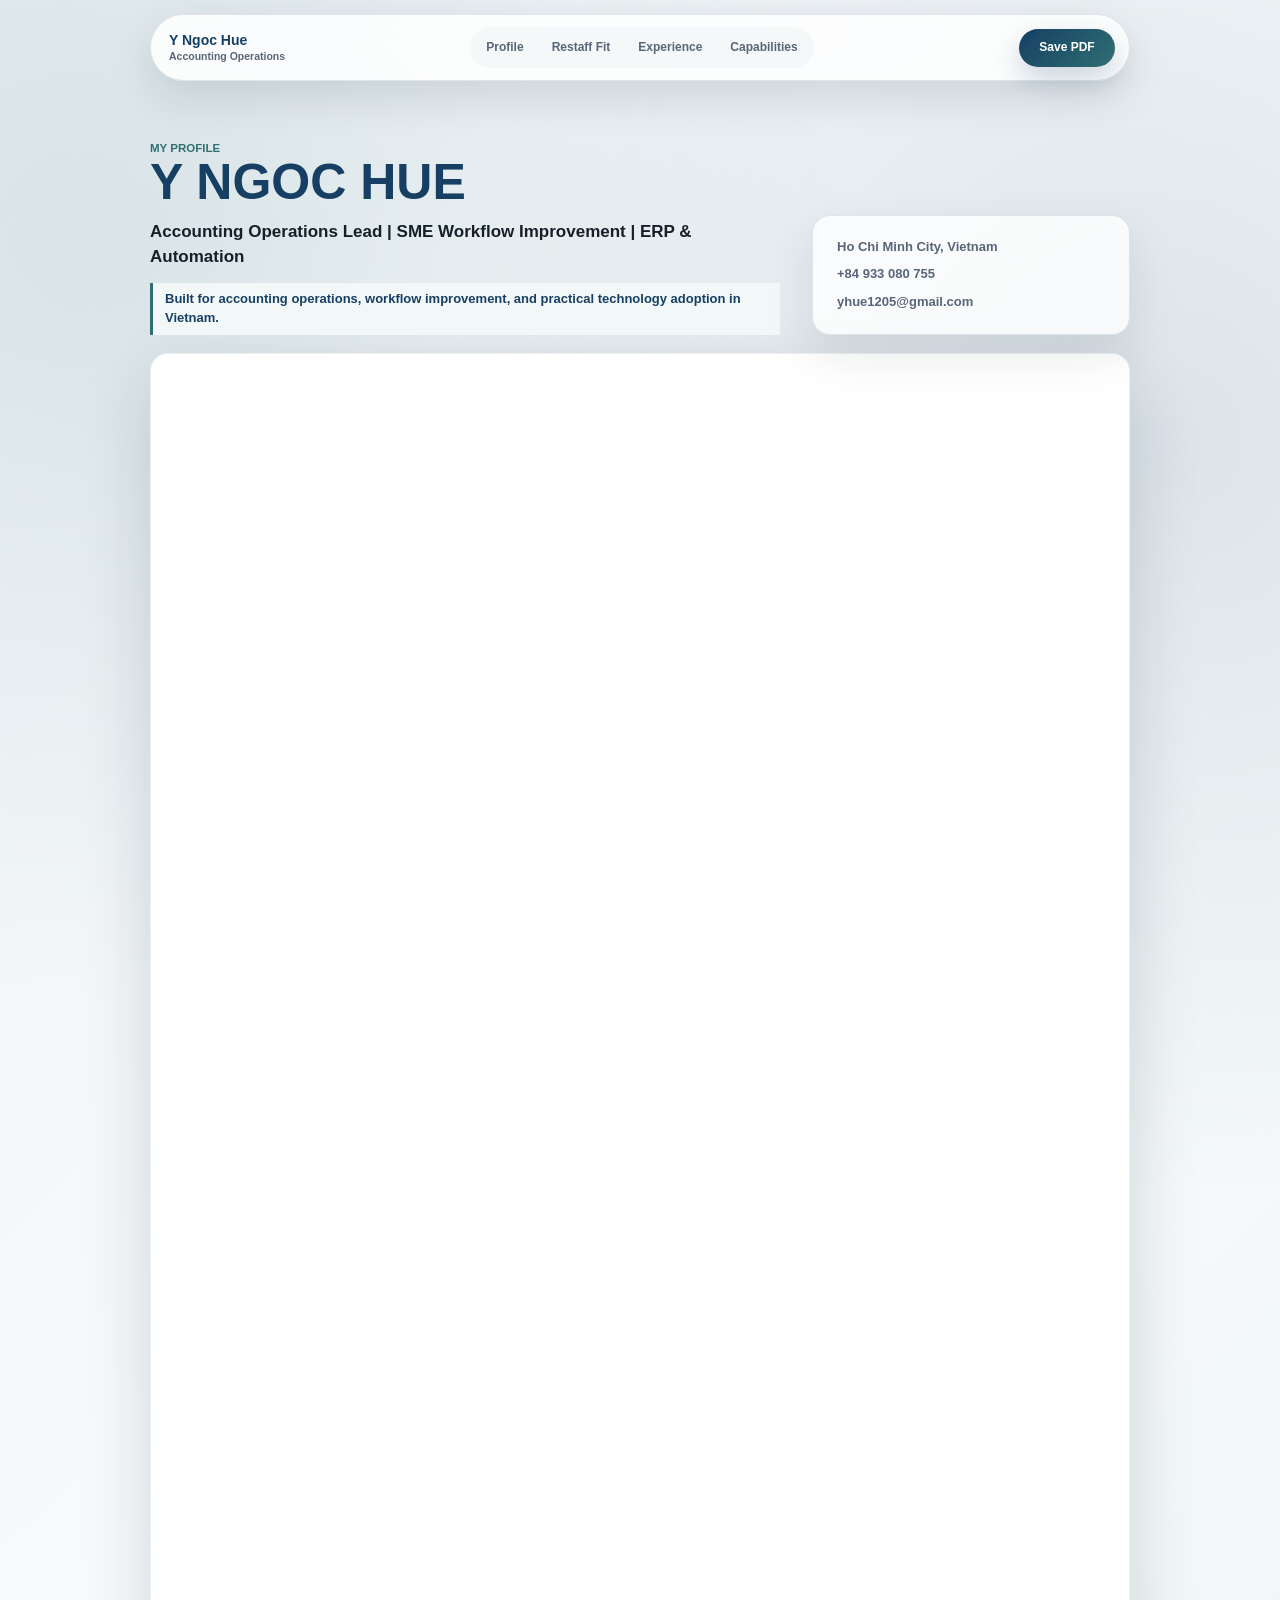
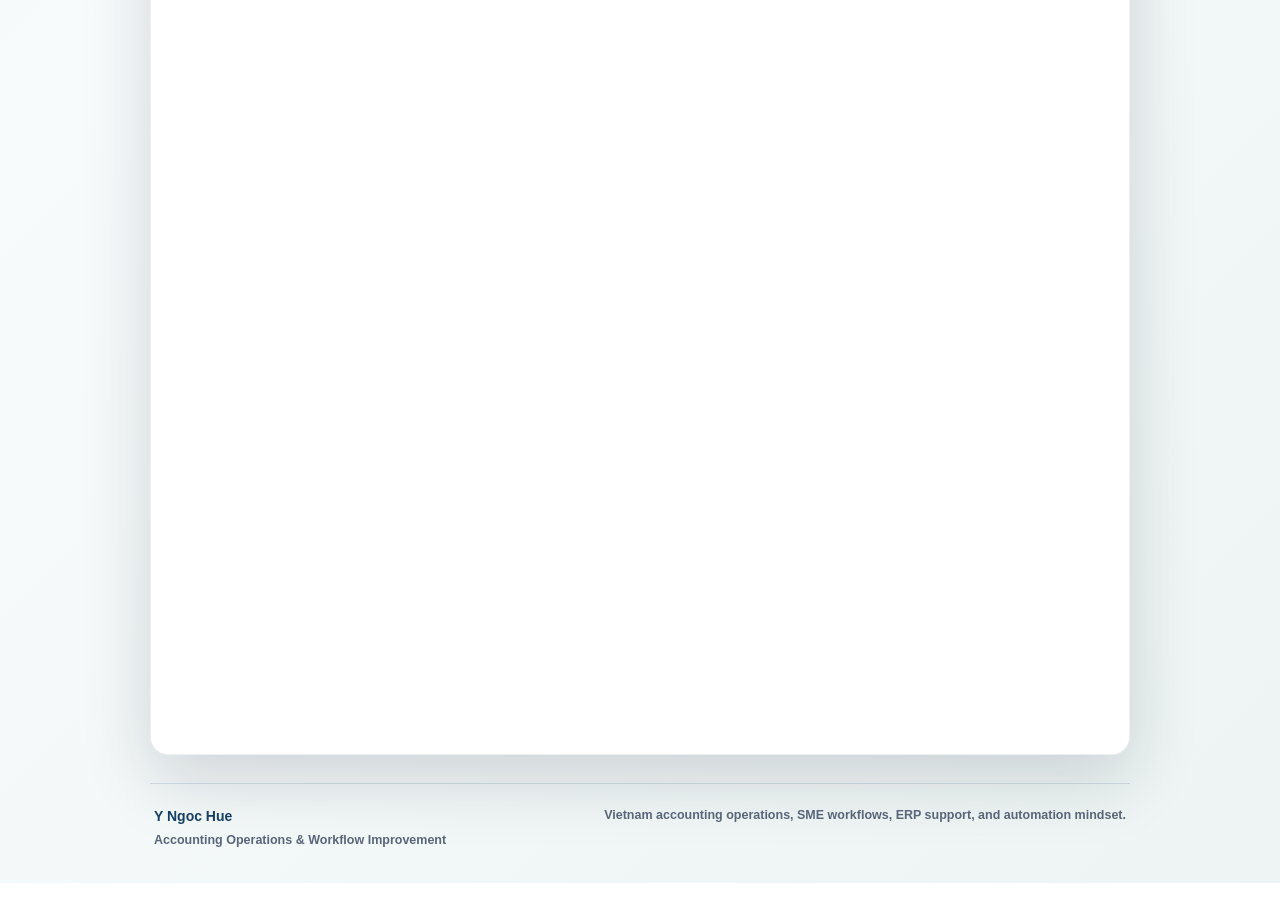
==== index.html @ e83a7e15 "Add files via upload" ====
<!DOCTYPE html>
<html lang="en">
<head>
  <meta charset="UTF-8" />
  <meta name="viewport" content="width=device-width, initial-scale=1.0" />
  <meta http-equiv="refresh" content="0; url=Y_NGOC_HUE_CV_Restaff.html" />
  <title>Y Ngoc Hue - CV</title>
  <link rel="canonical" href="Y_NGOC_HUE_CV_Restaff.html" />
  <style>
    body {
      display: grid;
      min-height: 100vh;
      margin: 0;
      place-items: center;
      background: #eef2f6;
      color: #163f63;
      font-family: Arial, Helvetica, sans-serif;
    }

    a {
      color: #163f63;
      font-weight: 700;
    }
  </style>
</head>
<body>
  <p>Opening CV... <a href="Y_NGOC_HUE_CV_Restaff.html">Click here if it does not open automatically.</a></p>
</body>
</html>
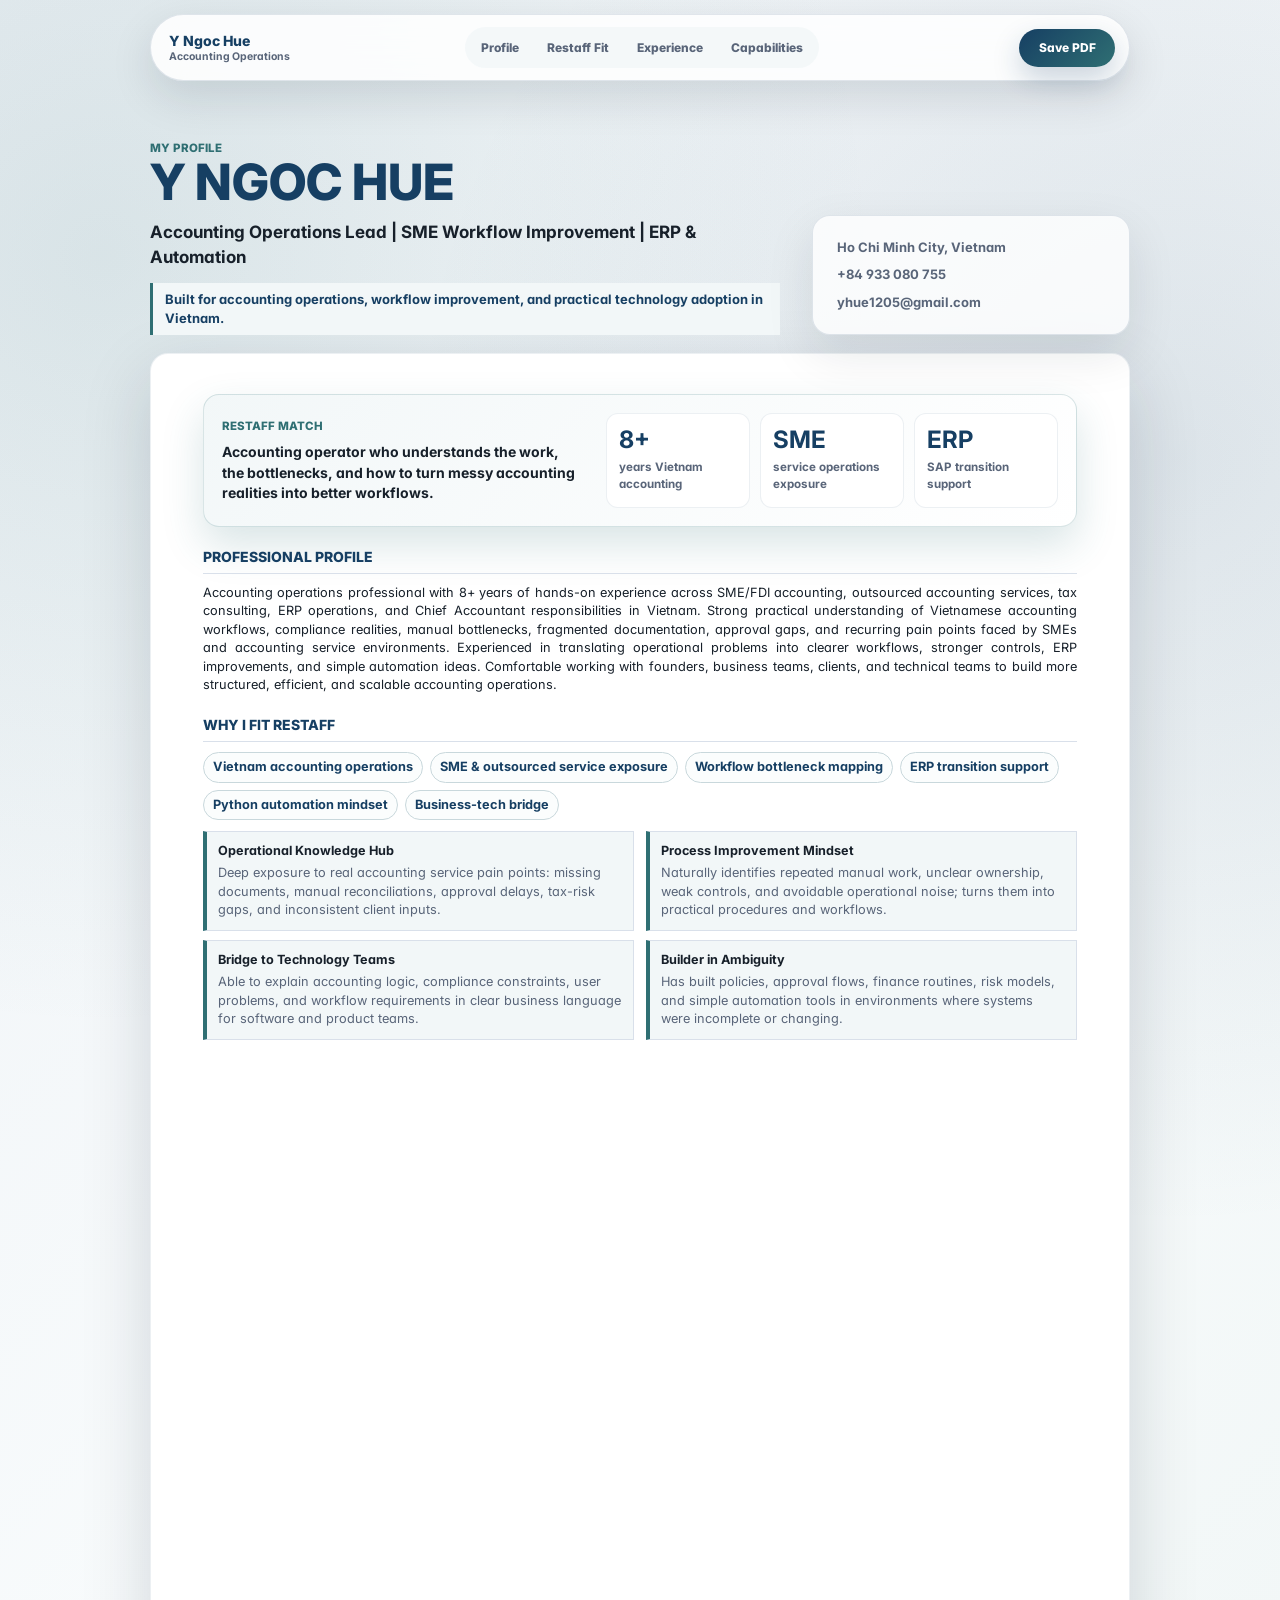
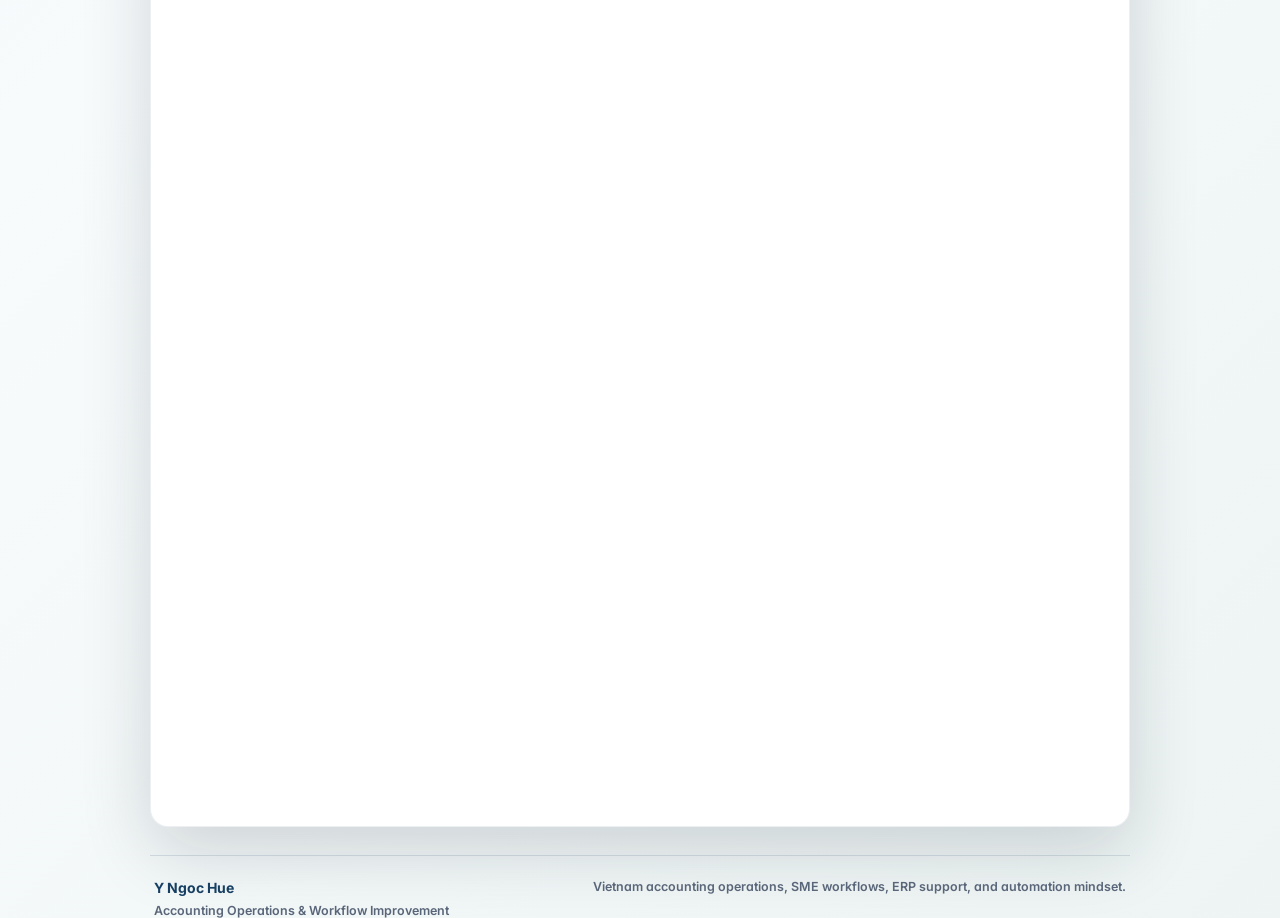
==== commit 32687d46: "Update index.html" ====
--- a/index.html
+++ b/index.html
@@ -5,7 +5,7 @@
   <meta name="viewport" content="width=device-width, initial-scale=1.0" />
   <meta http-equiv="refresh" content="0; url=Y_NGOC_HUE_CV_Restaff.html" />
   <title>Y Ngoc Hue - CV</title>
-  <link rel="canonical" href="Y_NGOC_HUE_CV_Restaff.html" />
+  <link rel="canonical" href="Y_NGOC_HUE_CV.html" />
   <style>
     body {
       display: grid;
